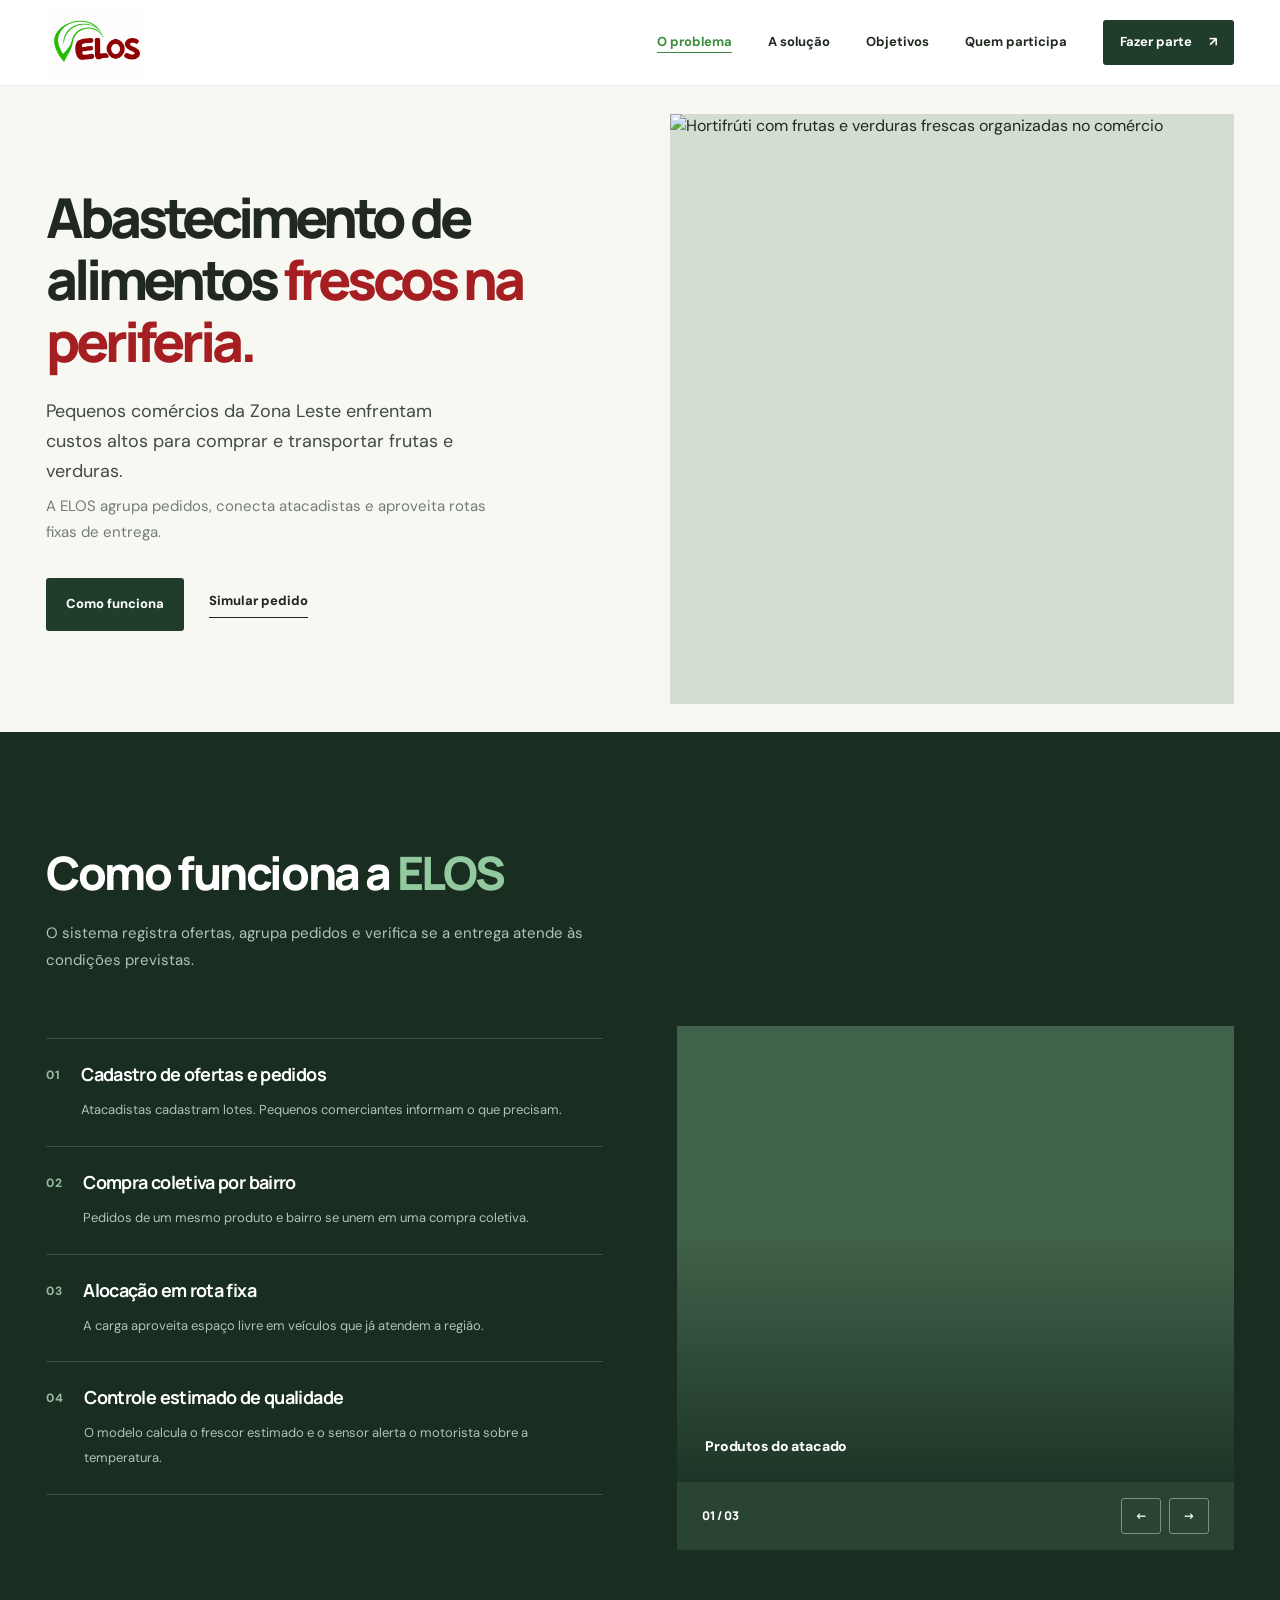
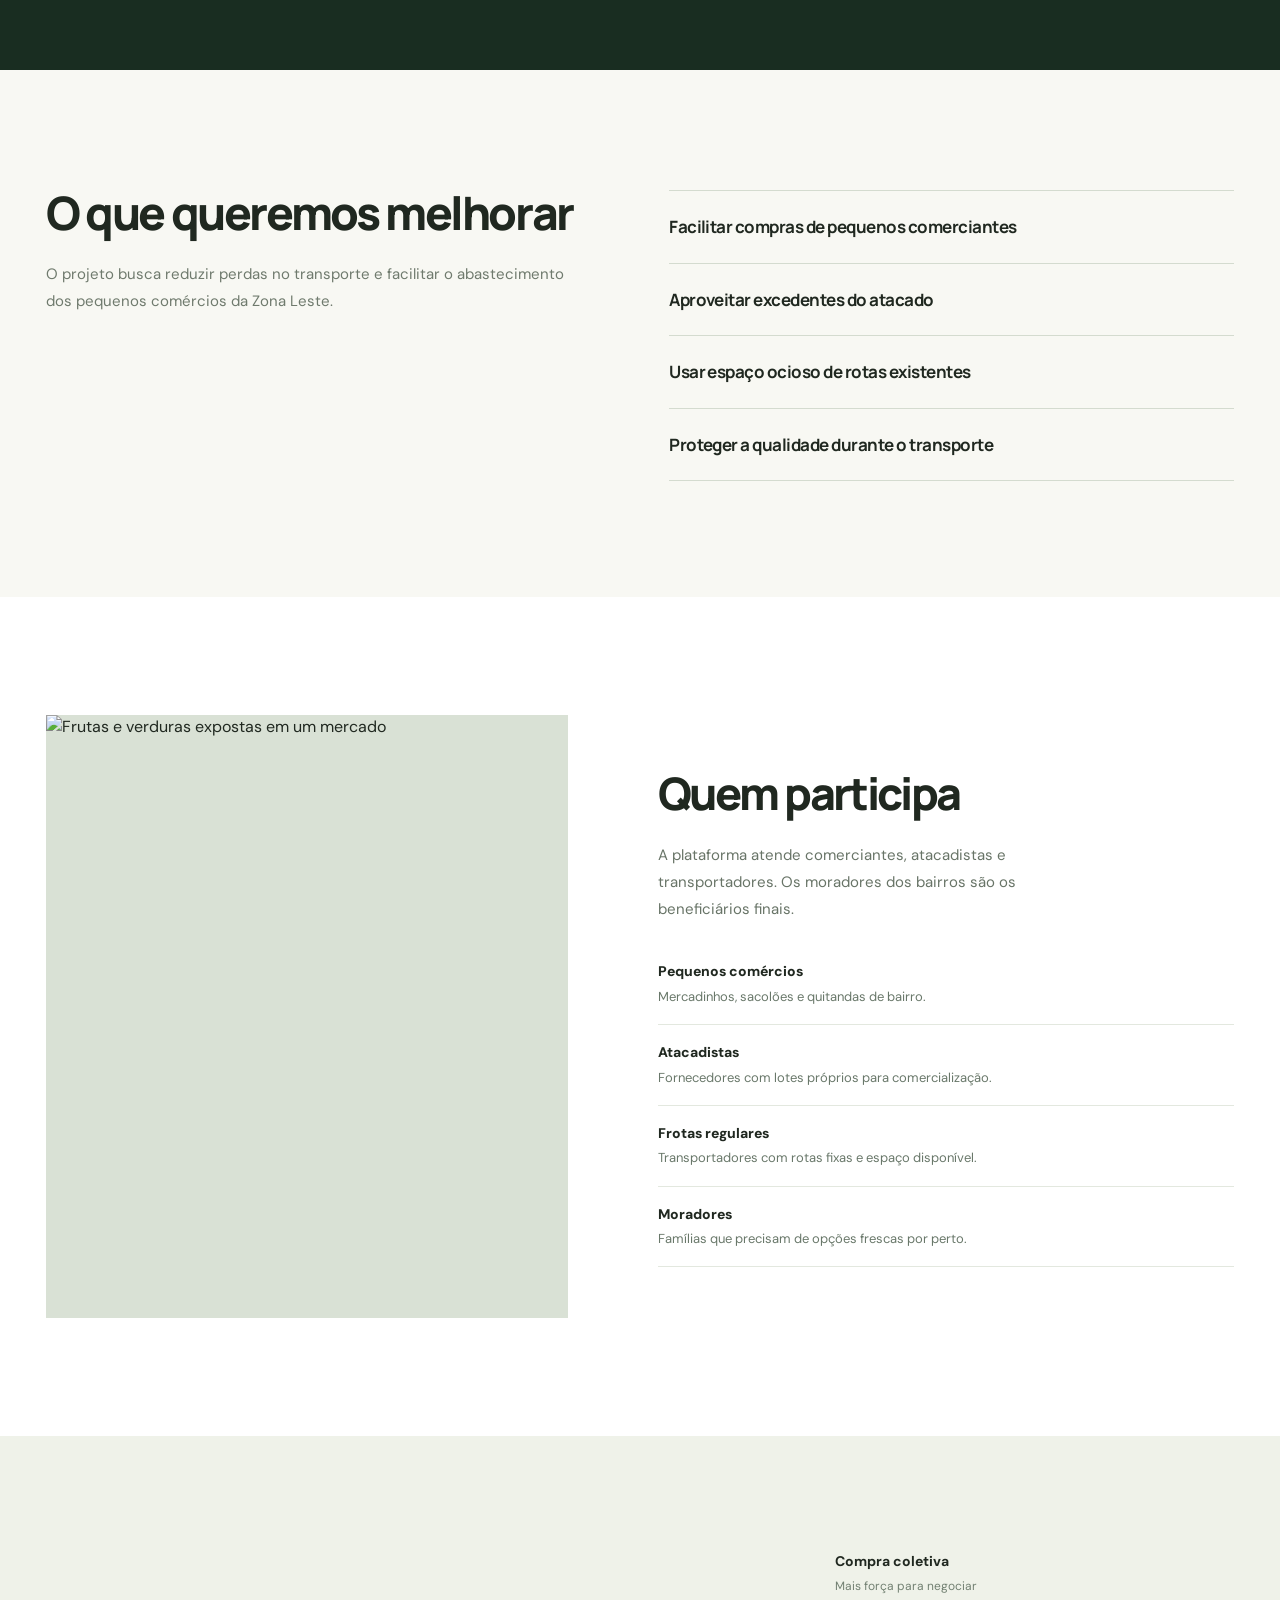
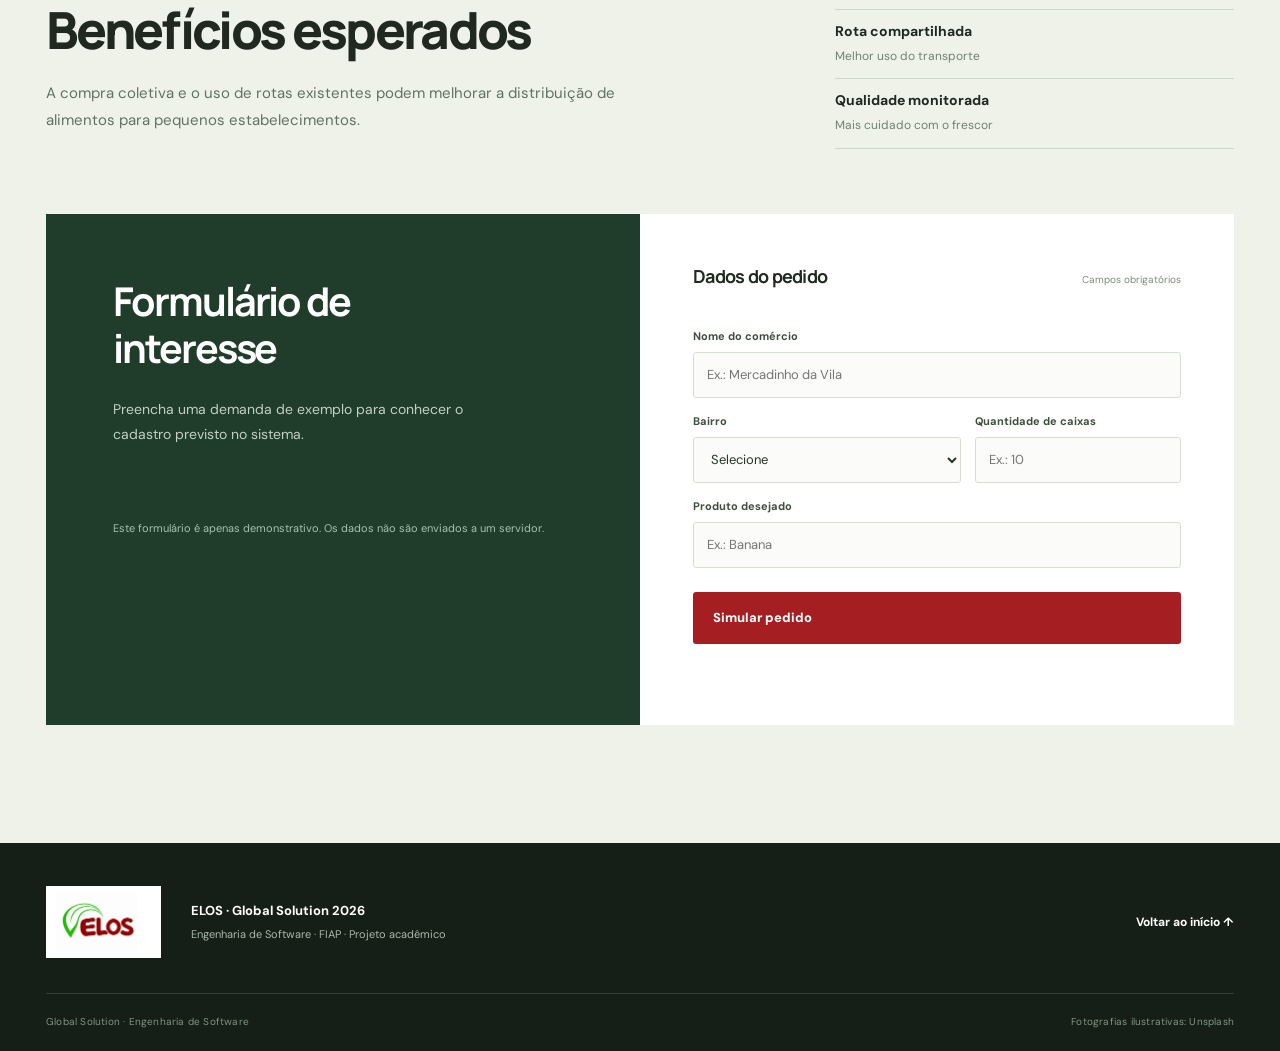
==== frontend/index.html @ 97909171 "feat: prepara site ELOS para GitHub Pages" ====
<!doctype html>
<html lang="pt-BR">
<head>
  <meta charset="utf-8">
  <meta name="viewport" content="width=device-width, initial-scale=1">
  <meta name="theme-color" content="#f7f7f2">
  <meta name="description" content="ELOS: uma proposta de redistribuição alimentar que conecta atacadistas, pequenos comerciantes e rotas fixas para ampliar o acesso a alimentos frescos na periferia.">
  <title>ELOS — Alimentar conexões. Transformar bairros.</title>
  <link rel="preconnect" href="https://fonts.googleapis.com">
  <link rel="preconnect" href="https://fonts.gstatic.com" crossorigin>
  <link href="https://fonts.googleapis.com/css2?family=DM+Sans:wght@400;500;600;700&family=Manrope:wght@400;500;600;700;800&display=swap" rel="stylesheet">
  <link rel="stylesheet" href="css/style.css">
  <script src="js/script.js" defer></script>
</head>
<body>
  <a class="skip-link" href="#problema">Pular para o conteúdo</a>

  <header class="site-header" id="inicio">
    <div class="wrap header-inner">
      <a class="brand" href="#inicio" aria-label="ELOS — voltar ao início">
        <img src="img/logo-elos.jpeg" width="160" height="79" alt="ELOS — logotipo oficial">
      </a>
      <button class="menu-toggle" type="button" aria-label="Abrir menu" aria-expanded="false" aria-controls="site-nav">
        <span></span><span></span><span></span>
      </button>
      <nav class="site-nav" id="site-nav" aria-label="Navegação principal">
        <a href="#problema">O problema</a>
        <a href="#tecnologia">A solução</a>
        <a href="#objetivos">Objetivos</a>
        <a href="#publico">Quem participa</a>
        <a class="nav-cta" href="#beneficios">Fazer parte <span aria-hidden="true">↗</span></a>
      </nav>
    </div>
  </header>

  <main>
    <section class="hero" id="problema" aria-labelledby="hero-title">
      <div class="wrap hero-grid">
        <div class="hero-copy">
          <h1 id="hero-title">Abastecimento de alimentos <span>frescos na periferia.</span></h1>
          <p>Pequenos comércios da Zona Leste enfrentam custos altos para comprar e transportar frutas e verduras.</p>
          <p>A ELOS agrupa pedidos, conecta atacadistas e aproveita rotas fixas de entrega.</p>
          <div class="hero-actions">
            <a class="button button-dark" href="#tecnologia">Como funciona</a>
            <a class="text-link" href="#beneficios">Simular pedido</a>
          </div>
        </div>
        <div class="hero-visual">
          <img class="hero-image" src="https://images.unsplash.com/photo-1542838132-92c53300491e?auto=format&amp;fit=crop&amp;w=1250&amp;q=78" alt="Hortifrúti com frutas e verduras frescas organizadas no comércio" fetchpriority="high">
        </div>
      </div>
    </section>

    <section class="solution" id="tecnologia" aria-labelledby="solution-title">
      <div class="wrap solution-inner">
        <div class="section-intro intro-light">
          <h2 id="solution-title">Como funciona a <em>ELOS</em></h2>
          <p>O sistema registra ofertas, agrupa pedidos e verifica se a entrega atende às condições previstas.</p>
        </div>
        <div class="solution-grid">
          <div class="process-list" aria-label="Etapas da solução">
            <div class="process-step"><span class="step-no">01</span><div><h3>Cadastro de ofertas e pedidos</h3><span>Atacadistas cadastram lotes. Pequenos comerciantes informam o que precisam.</span></div></div>
            <div class="process-step"><span class="step-no">02</span><div><h3>Compra coletiva por bairro</h3><span>Pedidos de um mesmo produto e bairro se unem em uma compra coletiva.</span></div></div>
            <div class="process-step"><span class="step-no">03</span><div><h3>Alocação em rota fixa</h3><span>A carga aproveita espaço livre em veículos que já atendem a região.</span></div></div>
            <div class="process-step"><span class="step-no">04</span><div><h3>Controle estimado de qualidade</h3><span>O modelo calcula o frescor estimado e o sensor alerta o motorista sobre a temperatura.</span></div></div>
          </div>
          <div class="photo-story" aria-roledescription="carrossel" aria-label="Imagens da cadeia de abastecimento">
            <div class="photo-slides">
              <figure class="photo-slide is-active" data-slide="0"><img src="https://images.unsplash.com/photo-1488459716781-31db52582fe9?auto=format&amp;fit=crop&amp;w=1000&amp;q=78" alt="Hortaliças e produtos frescos em uma feira" loading="lazy"><figcaption>Produtos do atacado</figcaption></figure>
              <figure class="photo-slide" data-slide="1"><img src="https://images.unsplash.com/photo-1586528116311-ad8dd3c8310d?auto=format&amp;fit=crop&amp;w=1000&amp;q=78" alt="Espaço logístico utilizado para movimentação de mercadorias" loading="lazy"><figcaption>Transporte em rota fixa</figcaption></figure>
              <figure class="photo-slide" data-slide="2"><img src="https://images.unsplash.com/photo-1542838132-92c53300491e?fit=crop&amp;w=900&amp;q=75" alt="Bancas de verduras e legumes em um comércio" loading="lazy"><figcaption>Hortifrúti no comércio</figcaption></figure>
            </div>
            <div class="photo-controls"><span id="slide-status">01 / 03</span><div><button type="button" id="slide-prev" aria-label="Imagem anterior">←</button><button type="button" id="slide-next" aria-label="Próxima imagem">→</button></div></div>
          </div>
        </div>
      </div>
    </section>

    <section class="goals" id="objetivos" aria-labelledby="goals-title">
      <div class="wrap goals-grid">
        <div class="section-intro">
          <h2 id="goals-title">O que queremos melhorar</h2>
          <p>O projeto busca reduzir perdas no transporte e facilitar o abastecimento dos pequenos comércios da Zona Leste.</p>
        </div>
        <div class="goal-lines">
          <div><strong>Facilitar compras de pequenos comerciantes</strong></div>
          <div><strong>Aproveitar excedentes do atacado</strong></div>
          <div><strong>Usar espaço ocioso de rotas existentes</strong></div>
          <div><strong>Proteger a qualidade durante o transporte</strong></div>
        </div>
      </div>
    </section>

    <section class="audience" id="publico" aria-labelledby="audience-title">
      <div class="wrap audience-grid">
        <div class="audience-photo"><img src="https://images.unsplash.com/photo-1542838132-92c53300491e?auto=format&amp;fit=crop&amp;w=1050&amp;q=75" alt="Área de hortifrúti em mercado, com variedade de produtos frescos" loading="lazy"></div>
        <div class="audience-copy">
          <h2 id="audience-title">Quem participa</h2>
          <p>A plataforma atende comerciantes, atacadistas e transportadores. Os moradores dos bairros são os beneficiários finais.</p>
          <ul class="audience-list">
            <li><strong>Pequenos comércios</strong><span>Mercadinhos, sacolões e quitandas de bairro.</span></li>
            <li><strong>Atacadistas</strong><span>Fornecedores com lotes próprios para comercialização.</span></li>
            <li><strong>Frotas regulares</strong><span>Transportadores com rotas fixas e espaço disponível.</span></li>
            <li><strong>Moradores</strong><span>Famílias que precisam de opções frescas por perto.</span></li>
          </ul>
        </div>
      </div>
    </section>

    <section class="benefits" id="beneficios" aria-labelledby="benefits-title">
      <div class="wrap benefits-top">
        <div>
          <h2 id="benefits-title">Benefícios esperados</h2>
          <p>A compra coletiva e o uso de rotas existentes podem melhorar a distribuição de alimentos para pequenos estabelecimentos.</p>
        </div>
        <div class="benefit-keylines"><div><strong>Compra coletiva</strong><span>Mais força para negociar</span></div><div><strong>Rota compartilhada</strong><span>Melhor uso do transporte</span></div><div><strong>Qualidade monitorada</strong><span>Mais cuidado com o frescor</span></div></div>
      </div>
      <div class="wrap contact-area">
        <div class="contact-copy">
          <h3>Formulário de interesse</h3>
          <p>Preencha uma demanda de exemplo para conhecer o cadastro previsto no sistema.</p>
          <small>Este formulário é apenas demonstrativo. Os dados não são enviados a um servidor.</small>
        </div>
        <form class="interest-form" id="interest-form" novalidate>
          <div class="form-heading"><strong>Dados do pedido</strong><span>Campos obrigatórios</span></div>
          <label for="comercio">Nome do comércio</label>
          <input id="comercio" name="comercio" placeholder="Ex.: Mercadinho da Vila" required maxlength="80" autocomplete="organization">
          <div class="form-row"><div><label for="bairro">Bairro</label><select id="bairro" name="bairro" required><option value="">Selecione</option><option>Itaquera</option><option>Guaianases</option><option>Cidade Tiradentes</option></select></div><div><label for="caixas">Quantidade de caixas</label><input id="caixas" name="caixas" type="number" min="1" max="9999" step="1" placeholder="Ex.: 10" required></div></div>
          <label for="produto">Produto desejado</label>
          <input id="produto" name="produto" placeholder="Ex.: Banana" required maxlength="50">
          <button type="submit" class="button button-submit">Simular pedido</button>
          <div class="form-response" id="form-response" role="status" aria-live="polite"></div>
        </form>
      </div>
    </section>
  </main>

  <footer class="site-footer"><div class="wrap footer-inner"><a href="#inicio" class="footer-brand" aria-label="Voltar ao topo"><img src="img/logo-elos.jpeg" width="115" height="57" alt="ELOS"></a><div><strong>ELOS · Global Solution 2026</strong><span>Engenharia de Software · FIAP · Projeto acadêmico</span></div><a class="footer-top" href="#inicio">Voltar ao início ↑</a></div><div class="wrap footer-bottom"><span>Global Solution · Engenharia de Software</span><span>Fotografias ilustrativas: Unsplash</span></div></footer>
</body>
</html>
---- frontend/css/style.css ----
:root{--ink:#202820;--forest:#203d2b;--forest-deep:#192d21;--green:#3c8c3c;--wine:#a51f22;--muted:#6a736a;--paper:#f8f8f3;--warm:#f1f0e8;--line:#dde2d9;--white:#fff}
*{box-sizing:border-box}html{scroll-behavior:smooth;scroll-padding-top:88px}body{margin:0;background:var(--white);color:var(--ink);font:400 16px/1.55 'DM Sans',sans-serif;-webkit-font-smoothing:antialiased}a{color:inherit;text-decoration:none}button,input,select{font:inherit}button{cursor:pointer}img{max-width:100%;display:block}h1,h2,h3,p{margin-top:0}h1,h2,h3{font-family:Manrope,sans-serif;letter-spacing:-.052em}h2{font-weight:800}.wrap{width:min(1190px,calc(100% - 92px));margin:0 auto}.skip-link{position:absolute;top:-80px;left:16px;background:var(--forest);color:white;padding:8px;z-index:100}.skip-link:focus{top:8px}.site-header{height:86px;background:rgba(255,255,255,.97);border-bottom:1px solid #ecede8;position:sticky;top:0;z-index:30;backdrop-filter:blur(16px)}.header-inner{height:100%;display:flex;align-items:center;justify-content:space-between}.brand{width:142px;display:block}.brand img{width:100%;height:auto;max-height:72px;object-fit:contain;object-position:left}.site-nav{display:flex;align-items:center;gap:36px}.site-nav a{font-size:13px;font-weight:700;white-space:nowrap;transition:color .2s}.site-nav a:not(.nav-cta):hover{color:var(--green)}.site-nav .nav-cta{padding:12px 17px;background:var(--forest);color:white;border-radius:3px}.site-nav .nav-cta:hover,.button-dark:hover{background:#315841}.site-nav .nav-cta span,.button span{margin-left:14px}.menu-toggle{display:none}.hero{background:var(--paper);overflow:hidden}.hero-grid{min-height:646px;display:grid;grid-template-columns:1.05fr .95fr;gap:0}.hero-copy{padding:91px 48px 70px 0;display:flex;flex-direction:column;align-items:flex-start}.eyebrow{font-size:11px;letter-spacing:.18em;font-weight:800;color:#3f6550;display:flex;align-items:center;gap:12px;line-height:1.4}.eyebrow-line{display:inline-block;width:27px;height:2px;background:var(--wine)}.hero h1{font-size:clamp(43px,4.3vw,69px);line-height:1.12;letter-spacing:-.073em;margin:30px 0 25px;font-weight:800}.hero h1 span{color:var(--wine)}.hero p{font-size:18px;line-height:1.65;max-width:440px;margin:0 0 8px;color:#414b41}.hero p+p{font-size:15px;line-height:1.7;color:#737d72}.hero-actions{display:flex;align-items:center;gap:25px;margin:25px 0 32px}.button{display:inline-flex;align-items:center;justify-content:space-between;border:none;border-radius:3px;padding:16px 20px;font-size:13px;font-weight:800;min-height:52px;transition:background .2s,transform .2s}.button:hover{transform:translateY(-2px)}.button-dark{background:var(--forest);color:white}.text-link{font-size:13px;font-weight:800;border-bottom:1px solid var(--ink);padding-bottom:5px;white-space:nowrap}.text-link span{margin-left:8px}.hero-bottom{margin-top:auto;color:#8c9389;font-size:10px;letter-spacing:.11em;display:flex;align-items:center;gap:9px;font-weight:700}.round-dot{width:6px;height:6px;background:var(--green);border-radius:50%}.hero-visual{margin:36px 0 36px;position:relative;min-height:570px;overflow:hidden;background:#d4ddd1}.hero-image{height:100%;width:100%;object-fit:cover;position:absolute;inset:0}.image-tag{background:white;padding:22px 25px;position:absolute;left:-1px;bottom:36px;width:260px;display:flex;flex-direction:column;box-shadow:0 12px 40px #0002;line-height:1.4}.image-tag strong{font-family:Manrope,sans-serif;font-size:16px;letter-spacing:-.035em}.image-tag span:last-child{font-size:13px;color:#667466}.tag-line{height:3px;width:30px;background:var(--wine);margin-bottom:14px}.photo-caption{position:absolute;right:17px;top:18px;color:#fff;font-size:10px;letter-spacing:.13em;font-weight:700;text-shadow:0 1px 6px #000a}.hero-indicators{border-top:1px solid var(--line);background:var(--white)}.indicators-inner{display:grid;grid-template-columns:repeat(3,1fr);padding:25px 0}.indicators-inner>div{display:flex;gap:18px;align-items:baseline;padding:0 30px;border-right:1px solid #e1e6df}.indicators-inner>div:first-child{padding-left:0}.indicators-inner>div:last-child{border:0}.indicators-inner strong{font-family:Manrope,sans-serif;font-size:25px;letter-spacing:-.05em;color:#263e2c;white-space:nowrap}.indicators-inner small{font-size:13px}.indicators-inner span{font-size:11px;color:var(--muted);line-height:1.5}.solution{background:var(--forest-deep);color:white;padding:114px 0 120px}.section-intro h2{font-size:clamp(35px,3.6vw,53px);line-height:1.18;max-width:600px;margin:20px 0}.section-intro h2 em,.goals h2 em,.benefits h2 em{font-style:normal;color:var(--wine)}.intro-light .eyebrow{color:#b9d6bf}.intro-light h2{color:white}.intro-light h2 em{color:#93c99e}.section-intro>p{max-width:565px;color:#6f7a6d;font-size:15px;line-height:1.8}.intro-light>p{color:#b1c4b6}.solution-grid{display:grid;grid-template-columns:1fr 1fr;gap:74px;margin-top:52px;align-items:stretch}.process-list{padding:12px 0 0}.process-step{display:flex;gap:21px;padding:22px 0 24px;border-bottom:1px solid #ffffff2b}.process-step:first-child{border-top:1px solid #ffffff2b}.step-no{font-size:12px;color:#96baa0;font-weight:800;letter-spacing:.05em;padding-top:5px}.process-step h3{font-size:18px;margin:0 0 8px;letter-spacing:-.035em}.process-step div span{font-size:13px;line-height:1.75;color:#afc3b5}.inline-link-light{font-size:13px;font-weight:800;display:inline-block;margin-top:28px;color:#d6efdc;border-bottom:1px solid #9cb7a2;padding-bottom:9px}.inline-link-light span{margin-left:26px}.photo-story{background:#294431;min-width:0;align-self:start}.photo-slides{height:456px;position:relative;overflow:hidden}.photo-slide{display:none;margin:0;position:relative;height:100%;background:#41624a}.photo-slide.is-active{display:block}.photo-slide img{height:100%;width:100%;object-fit:cover}.photo-slide::after{content:'';position:absolute;inset:45% 0 0;background:linear-gradient(transparent,#10251abb)}.photo-slide figcaption{position:absolute;z-index:1;left:28px;bottom:25px;font-size:14px;font-weight:800;letter-spacing:-.01em}.photo-controls{height:68px;display:flex;align-items:center;justify-content:space-between;padding:0 25px;font-family:Manrope,sans-serif;font-size:12px;font-weight:800}.photo-controls>div{display:flex;gap:8px}.photo-controls button{height:36px;width:40px;background:transparent;color:#fff;border:1px solid #789282;border-radius:3px}.photo-controls button:hover{background:#4b7759}.goals{background:var(--paper);padding:116px 0}.goals-grid{display:grid;grid-template-columns:1fr 1.05fr;gap:85px}.goals h2{max-width:550px}.goal-lines{margin:4px 0 0}.goal-lines>div{border-top:1px solid #d4dbcf;padding:23px 0;display:flex;gap:36px;align-items:baseline}.goal-lines>div:last-child{border-bottom:1px solid #d4dbcf}.goal-lines span{color:var(--green);font-size:12px;font-weight:800}.goal-lines strong{font-family:Manrope,sans-serif;letter-spacing:-.03em;font-size:17px;line-height:1.5;font-weight:750}.audience{background:white;padding:118px 0}.audience-grid{display:grid;grid-template-columns:.95fr 1.05fr;gap:90px;align-items:center}.audience-photo{height:603px;position:relative;overflow:hidden;background:#d9e1d5}.audience-photo img{width:100%;height:100%;object-fit:cover;object-position:50% 40%}.audience-photo>span{position:absolute;bottom:19px;left:22px;font-size:10px;letter-spacing:.14em;font-weight:800;background:white;padding:10px 13px}.audience-copy h2{font-size:clamp(36px,3.5vw,51px);line-height:1.2;margin:22px 0}.audience-copy>p{font-size:15px;color:#687467;max-width:440px;line-height:1.8;margin-bottom:21px}.audience-list{list-style:none;padding:0;margin:0}.audience-list li{border-bottom:1px solid #e3e8df;padding:17px 0;display:flex;flex-direction:column;gap:4px}.audience-list strong{font-size:14px;font-weight:800}.audience-list span{font-size:13px;color:#69786a}.benefits{background:#eff2e9;padding:104px 0 118px}.benefits-top{display:grid;grid-template-columns:1.28fr .72fr;gap:80px;align-items:end;margin-bottom:65px}.benefits h2{font-size:clamp(38px,4vw,58px);line-height:1.16;margin:20px 0;max-width:740px}.benefits-top p{max-width:600px;font-size:15px;color:#647063;line-height:1.8}.benefit-keylines>div{border-bottom:1px solid #cbd6c6;padding:11px 0}.benefit-keylines strong{display:block;font-size:14px}.benefit-keylines span{font-size:12px;color:#728072}.contact-area{background:var(--forest);display:grid;grid-template-columns:1fr 1fr;min-height:495px}.contact-copy{color:white;padding:64px 67px}.contact-copy .eyebrow{color:#abd6b5}.contact-copy h3{font-size:clamp(32px,3.1vw,44px);line-height:1.19;max-width:395px;margin:25px 0}.contact-copy p{color:#c1d0c2;font-size:14px;line-height:1.8;max-width:370px}.contact-copy small{display:block;margin-top:72px;font-size:11px;color:#a6c2ac;line-height:1.5}.interest-form{background:#fff;padding:49px 53px;display:flex;flex-direction:column}.form-heading{display:flex;justify-content:space-between;gap:12px;align-items:baseline;margin-bottom:22px}.form-heading strong{font-family:Manrope,sans-serif;font-size:18px;letter-spacing:-.04em}.form-heading span{font-size:10px;color:#7d8a7c}.interest-form label{font-weight:700;font-size:11px;color:#3e4f3e;margin:15px 0 7px}.interest-form input,.interest-form select{width:100%;height:46px;border:1px solid #d6ded4;background:#fbfcfa;border-radius:3px;padding:0 13px;color:#263429;font-size:13px;outline:none}.interest-form input:focus,.interest-form select:focus{border-color:#438f4e;box-shadow:0 0 0 3px #4baa4b20}.interest-form input[aria-invalid="true"],.interest-form select[aria-invalid="true"]{border-color:#aa2028}.form-row{display:grid;grid-template-columns:1.13fr .87fr;gap:14px}.form-row>div{display:flex;flex-direction:column}.button-submit{background:var(--wine);color:#fff;width:100%;margin-top:24px}.button-submit:hover{background:#8b1a1c}.form-response{font-size:12px;line-height:1.65;min-height:22px;color:#32663b;margin-top:10px}.form-response.error{color:#a51f22}.site-footer{background:#151e17;color:white;padding:43px 0 22px}.footer-inner{display:flex;gap:30px;align-items:center}.footer-brand{background:white;padding:6px 10px;width:115px;flex:0 0 auto}.footer-brand img{width:100%;height:auto}.footer-inner>div{display:flex;flex-direction:column;gap:5px}.footer-inner strong{font-size:13px}.footer-inner span{font-size:11px;color:#aab9ac}.footer-top{margin-left:auto;font-size:12px;font-weight:700}.footer-bottom{display:flex;justify-content:space-between;gap:20px;margin-top:35px;padding-top:20px;border-top:1px solid #ffffff24;color:#809486;font-size:10px;letter-spacing:.02em}
@media(max-width:1040px){.site-nav{gap:20px}.site-nav a{font-size:12px}.wrap{width:min(1190px,calc(100% - 55px))}.hero-grid{grid-template-columns:1fr .9fr}.hero-copy{padding-right:26px}.solution-grid{gap:35px}.goals-grid,.audience-grid{gap:55px}.contact-copy{padding:50px 35px}.interest-form{padding:42px 35px}}
@media(max-width:760px){html{scroll-padding-top:72px}.wrap{width:calc(100% - 38px)}.site-header{height:72px}.brand{width:112px}.header-inner{position:relative}.menu-toggle{display:flex;flex-direction:column;justify-content:center;gap:5px;align-items:center;height:40px;width:43px;background:transparent;border:1px solid #d7e3d8;border-radius:3px}.menu-toggle span{width:20px;height:2px;background:#243b29}.site-nav{display:none;position:absolute;left:-19px;right:-19px;top:71px;background:#fff;flex-direction:column;align-items:stretch;gap:0;padding:10px 19px 22px;border-bottom:1px solid #e1e6dd;box-shadow:0 19px 29px #0001}.site-nav.is-open{display:flex}.site-nav a{padding:12px 3px;font-size:14px}.site-nav .nav-cta{padding:14px;margin-top:10px;text-align:center}.hero-grid{display:flex;flex-direction:column}.hero-copy{padding:67px 0 39px}.hero h1{font-size:clamp(39px,8vw,58px);margin:25px 0 19px}.hero p{font-size:16px}.hero p+p{font-size:14px}.hero-bottom{margin-top:30px}.hero-visual{height:370px;min-height:0;margin:0 0 24px}.image-tag{bottom:18px;width:236px;padding:16px 19px}.hero-indicators .wrap{width:calc(100% - 24px)}.indicators-inner{padding:20px 0;grid-template-columns:repeat(3,1fr)}.indicators-inner>div{display:flex;flex-direction:column;gap:5px;align-items:flex-start;padding:0 12px}.indicators-inner>div:first-child{padding-left:5px}.indicators-inner strong{font-size:21px}.indicators-inner span{font-size:10px}.solution,.goals,.audience,.benefits{padding:72px 0}.section-intro h2,.audience-copy h2,.benefits h2{font-size:clamp(34px,7vw,47px)}.solution-grid{grid-template-columns:1fr;gap:37px;margin-top:23px}.process-step{padding:17px 0}.photo-slides{height:330px}.goals-grid,.audience-grid,.benefits-top,.contact-area{grid-template-columns:1fr;gap:27px}.audience-photo{height:360px;order:2}.audience-copy{order:1}.benefits-top{margin-bottom:40px}.contact-copy{padding:40px 28px 25px}.contact-copy h3{margin:17px 0}.contact-copy small{margin-top:25px}.interest-form{padding:28px 23px 34px}.footer-inner{flex-wrap:wrap;gap:17px}.footer-top{margin-left:0}.footer-bottom{flex-direction:column;gap:6px;margin-top:24px}}
@media(max-width:400px){.hero h1{font-size:38px}.hero-actions{flex-direction:column;align-items:stretch;width:100%;gap:18px}.text-link{text-align:center}.form-row{grid-template-columns:1fr;gap:0}.form-heading{flex-direction:column;gap:3px}.hero-visual{height:315px}}
@media(prefers-reduced-motion:reduce){html{scroll-behavior:auto}.button{transition:none}}

/* Ajustes de conteúdo e espaçamento — revisão ELOS */
.hero-copy{justify-content:center;padding-top:70px;padding-bottom:70px}
.hero h1{margin-top:0;max-width:680px}
.hero-actions{margin-top:25px;margin-bottom:0}
.hero-visual{margin-top:36px;margin-bottom:36px}
.section-intro h2,.audience-copy h2,.benefits h2{margin-top:0}
.goal-lines>div{gap:0}
.goal-lines strong{font-weight:700}
.audience-copy h2{max-width:440px}
.contact-copy h3{margin-top:0}
.photo-slide img{object-fit:cover}
@media(max-width:760px){
 .hero-copy{padding:47px 0 32px}
 .hero h1{margin:0 0 22px}
 .hero-actions{margin-top:23px}
 .hero-visual{height:350px;margin:0 0 23px}
 .solution-grid{margin-top:29px}
 .solution,.goals,.audience,.benefits{padding:65px 0}
 .contact-copy h3{margin-top:0}
}
@media(max-width:400px){.hero-visual{height:310px}}

/* ELOS ajustes V3 */
.hero-copy {
    justify-content: center;
    padding-top: 55px;
    padding-bottom: 55px;
}

.hero-visual {
    margin-top: 28px;
    margin-bottom: 28px;
}

@media (max-width: 760px) {
    .hero-copy {
        padding: 42px 0 24px;
    }

    .solution, .goals, .audience, .benefits {
        padding: 62px 0;
    }
}

/* Revisao FIAP - navegacao */
.site-nav a[aria-current="location"] {
    color: var(--green);
    text-decoration: underline;
    text-underline-offset: 6px;
}
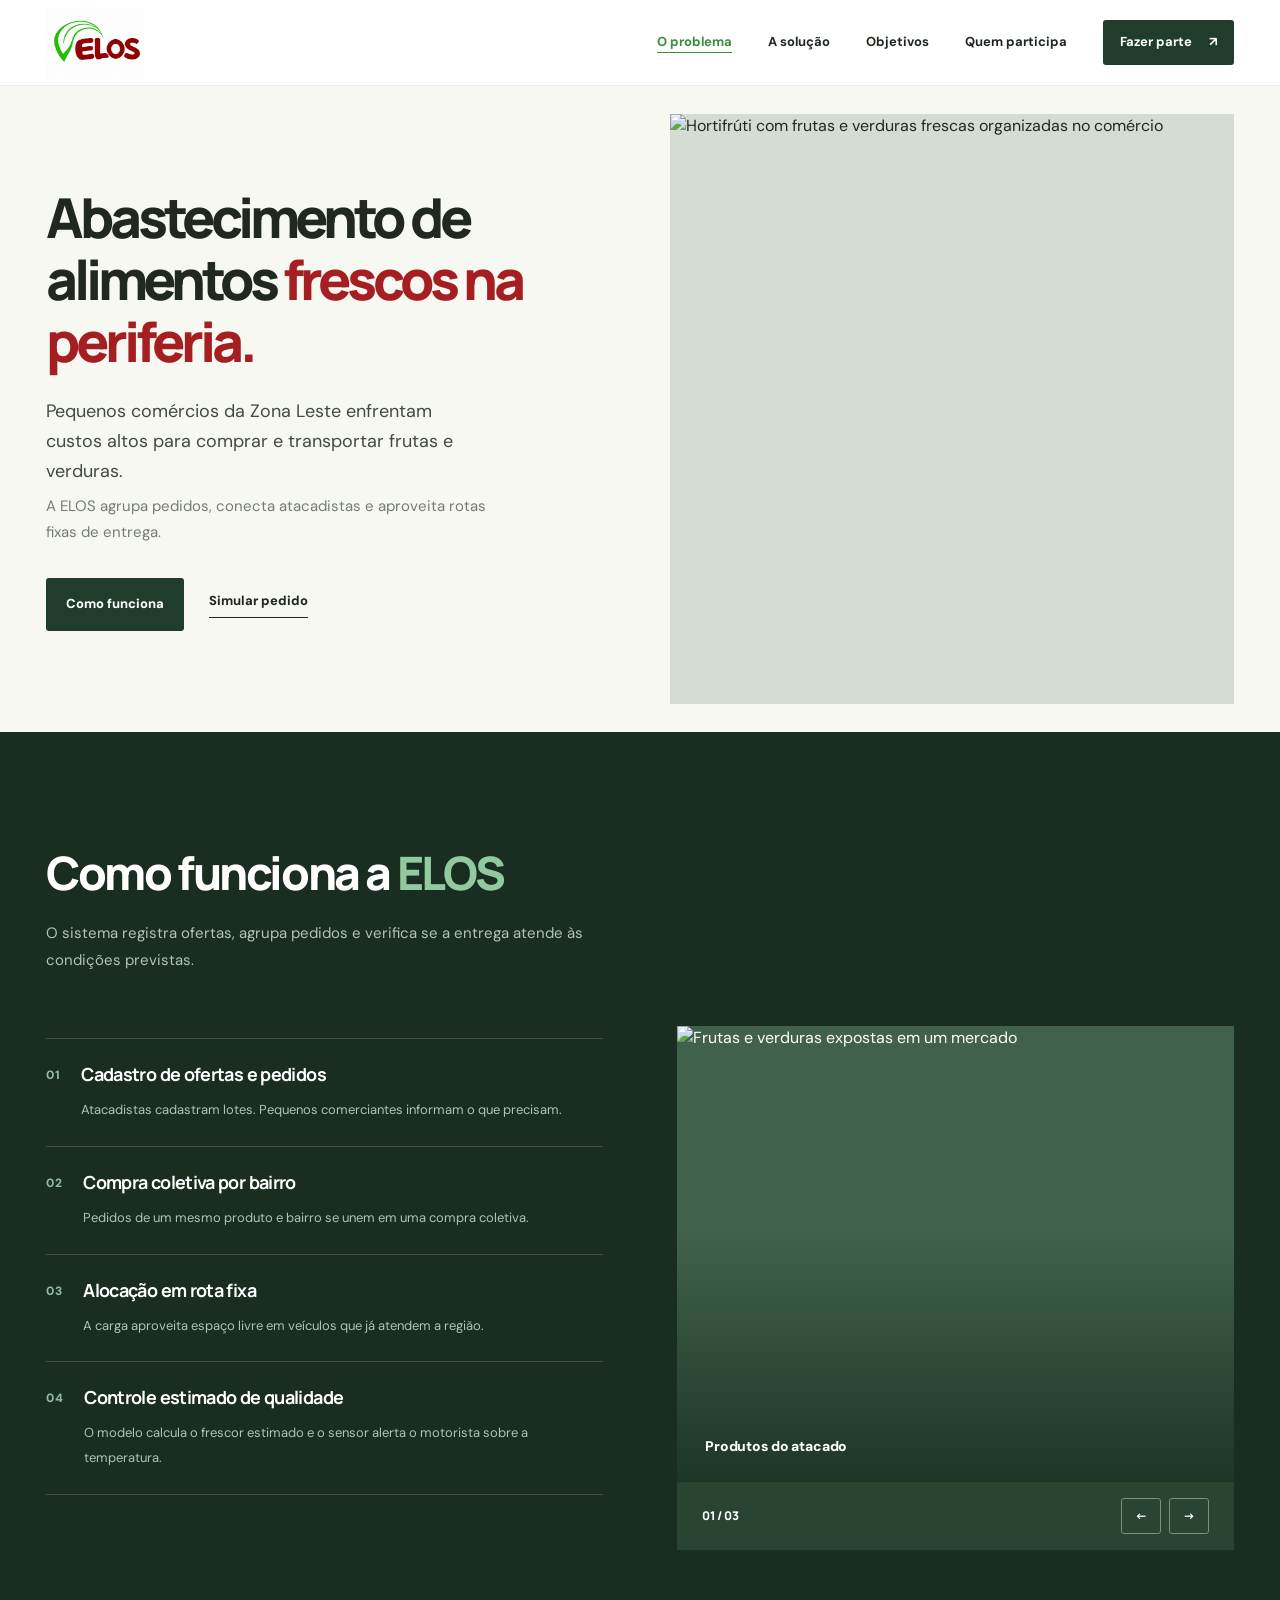
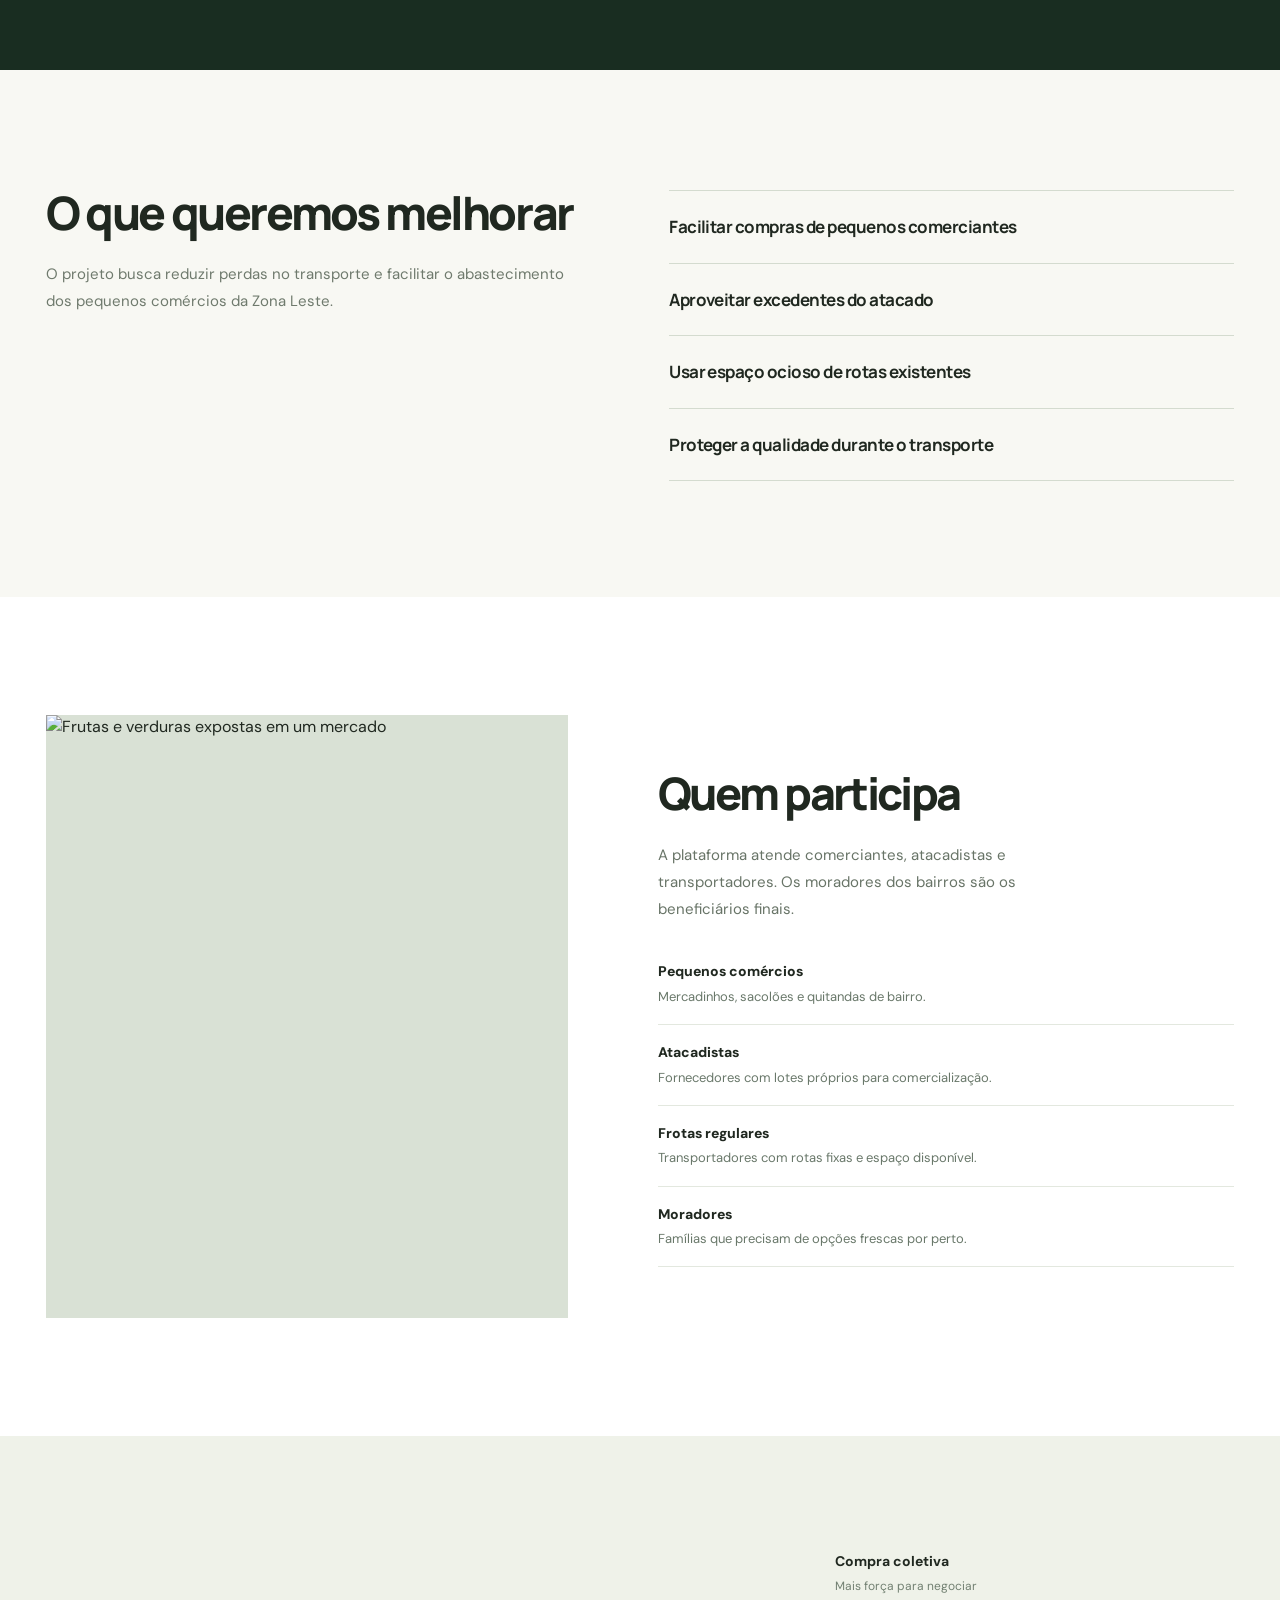
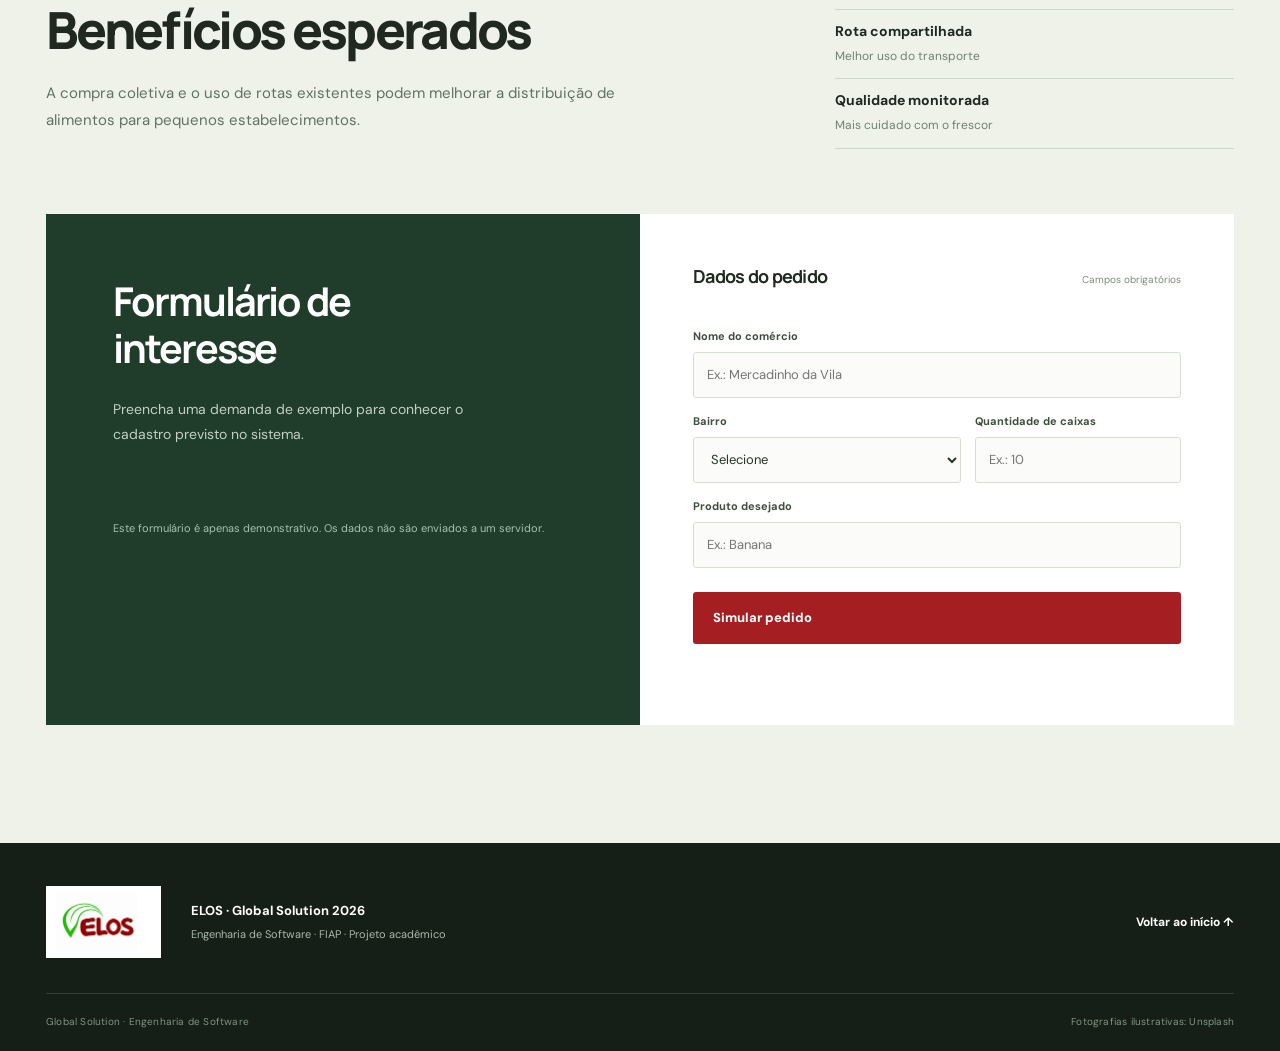
==== commit 68ea689a: "feat: adiciona favicon da ELOS" ====
--- a/frontend/index.html
+++ b/frontend/index.html
@@ -11,6 +11,7 @@
   <link href="https://fonts.googleapis.com/css2?family=DM+Sans:wght@400;500;600;700&family=Manrope:wght@400;500;600;700;800&display=swap" rel="stylesheet">
   <link rel="stylesheet" href="css/style.css">
   <script src="js/script.js" defer></script>
+  <link rel="icon" type="image/jpeg" href="img/logo-elos.jpeg?v=2">
 </head>
 <body>
   <a class="skip-link" href="#problema">Pular para o conteúdo</a>
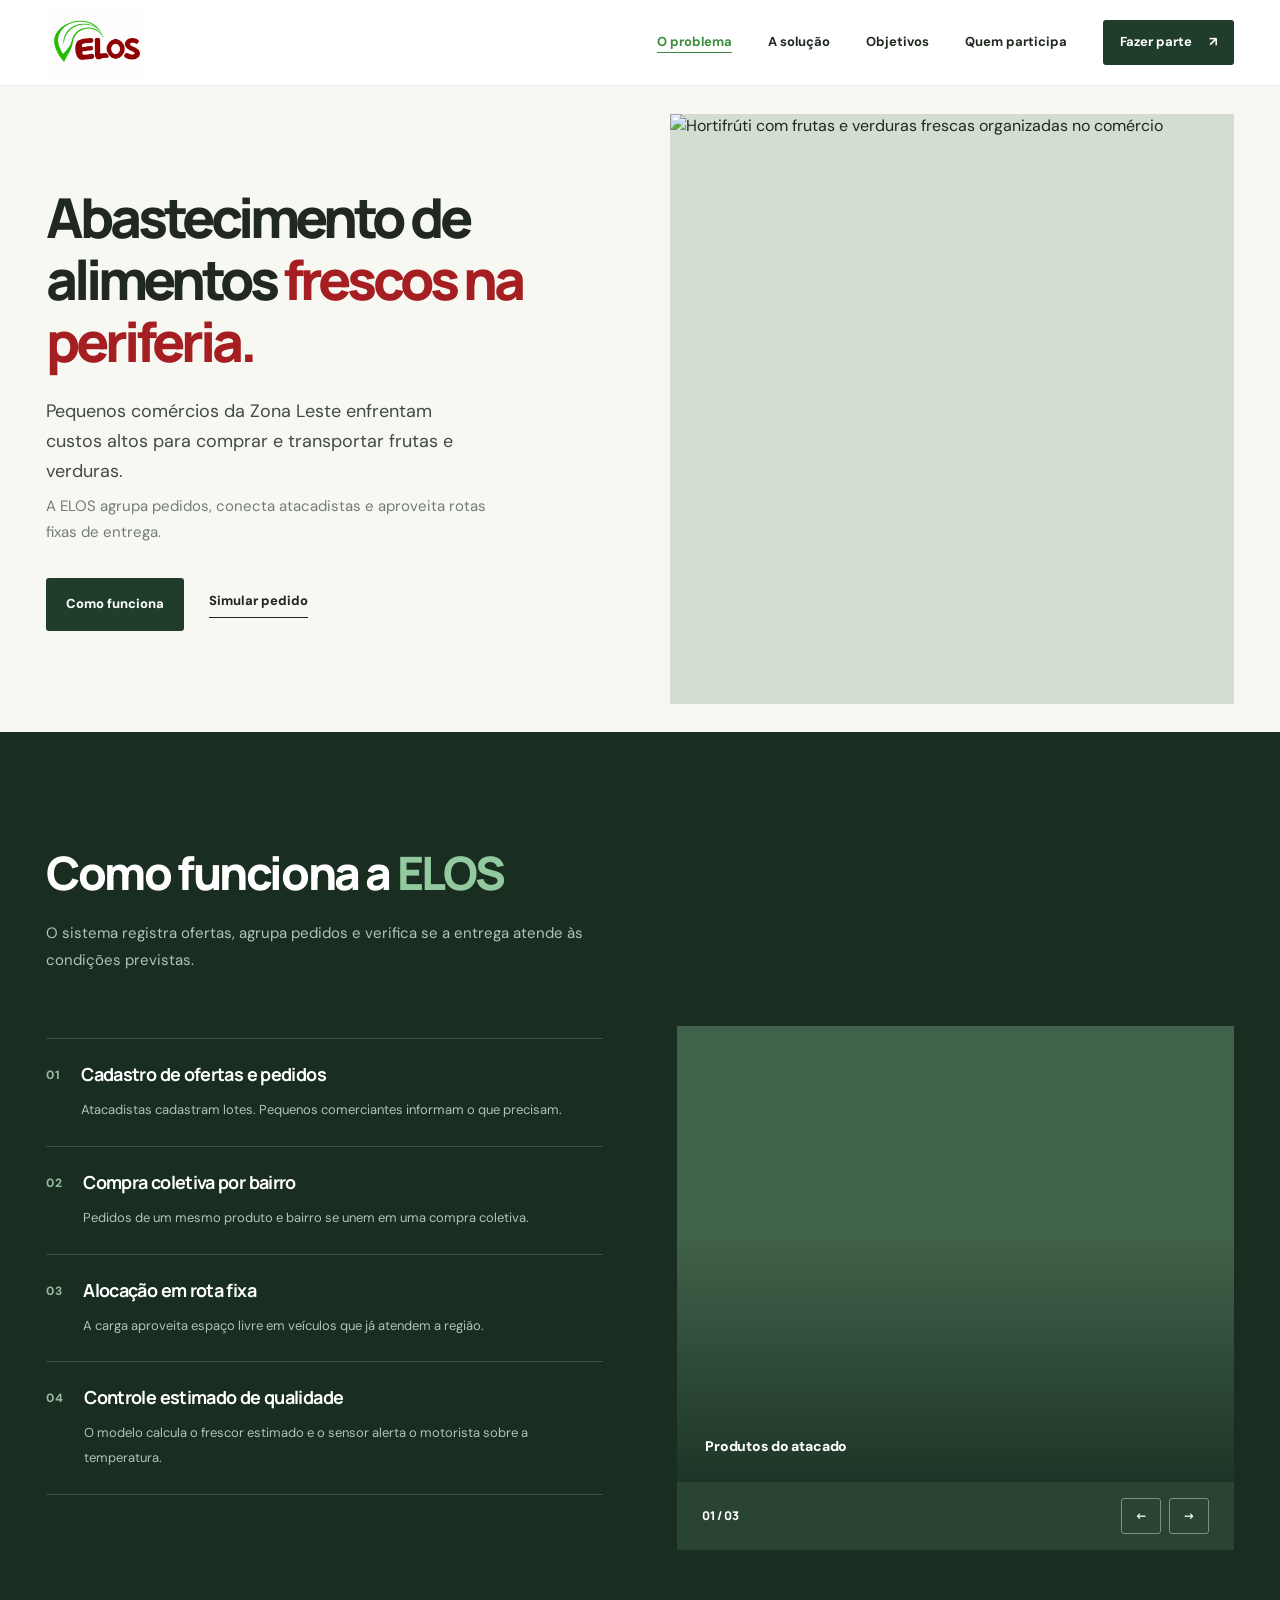
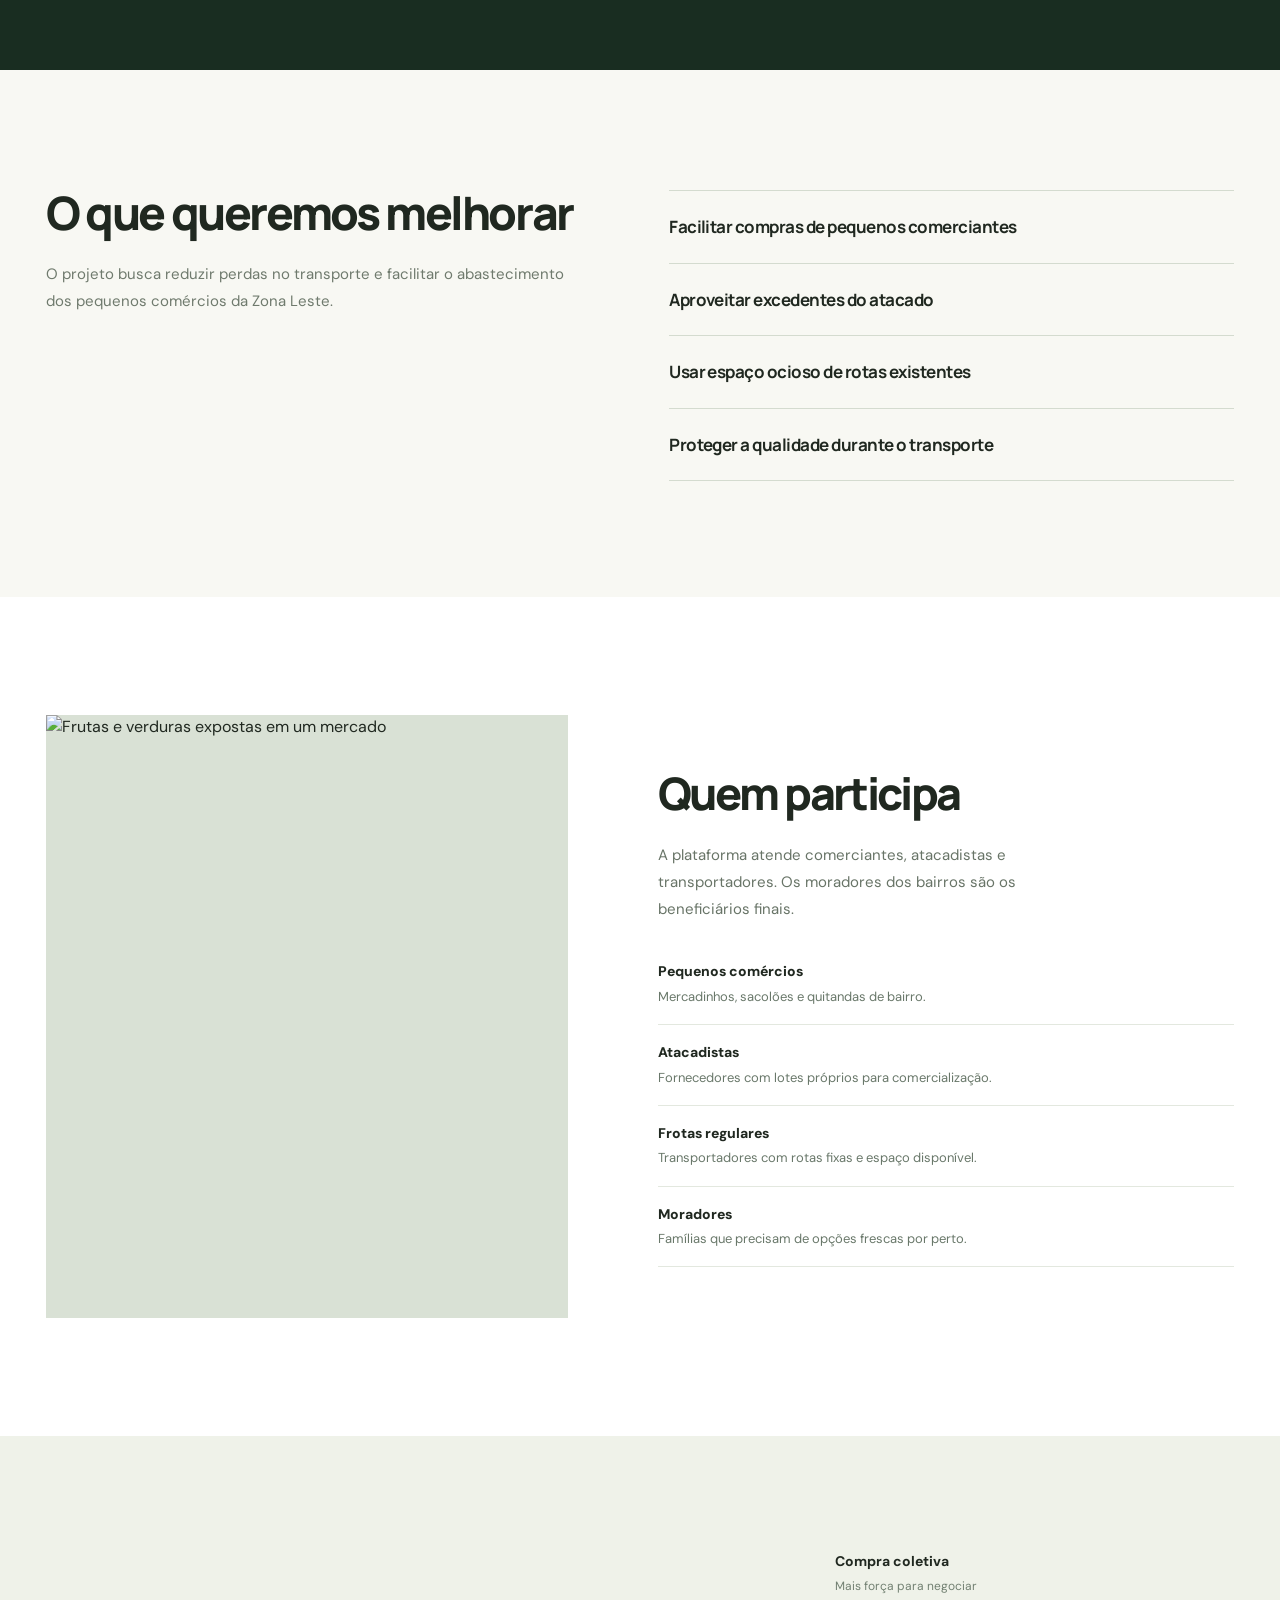
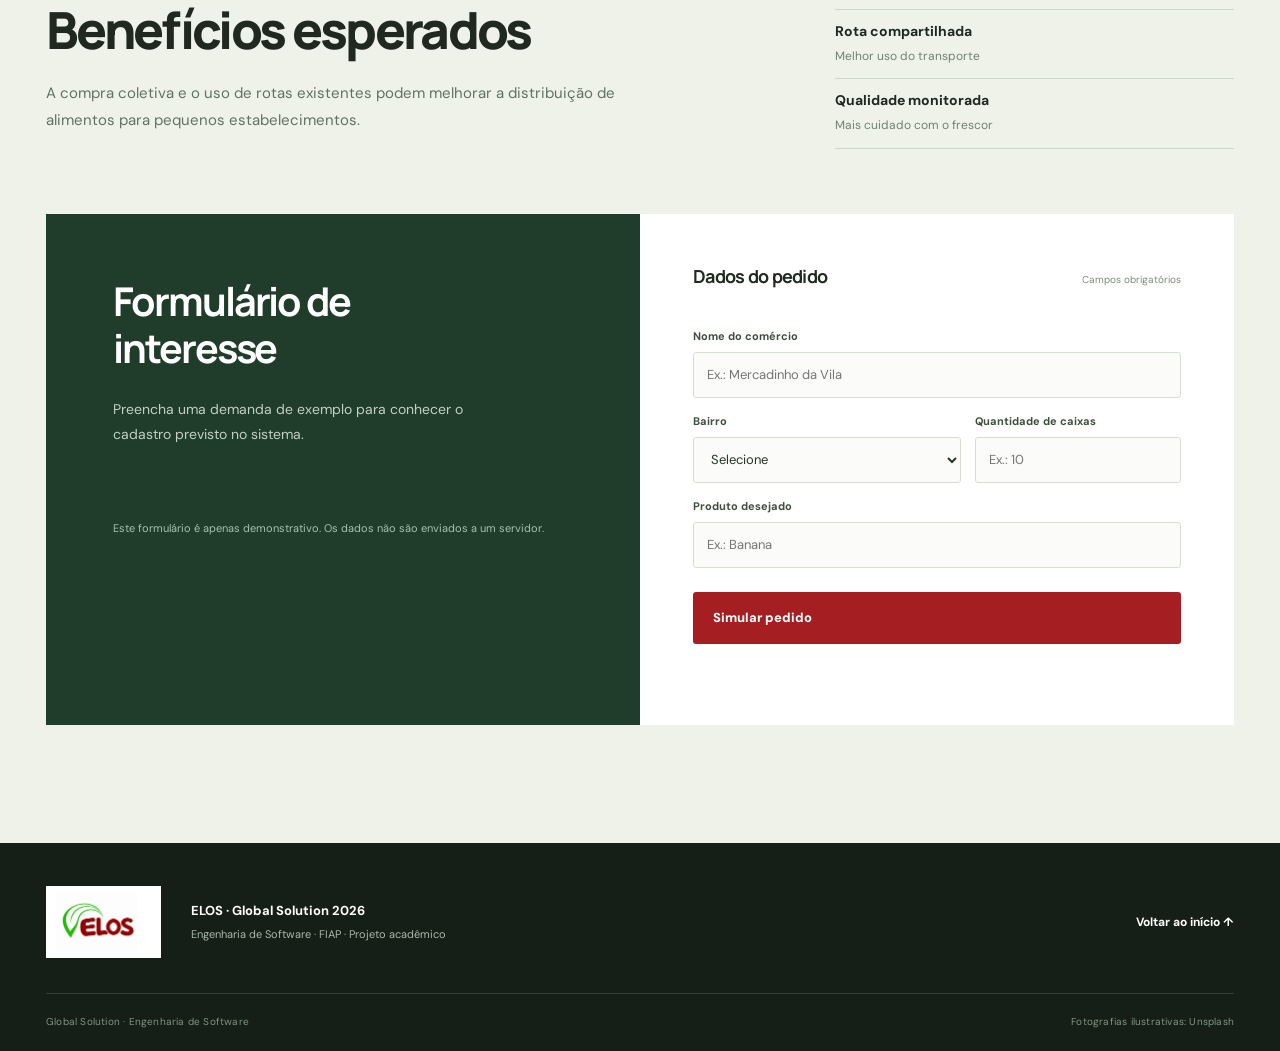
==== commit 3784b859: "feat: adiciona favicon PNG transparente" ====
--- a/frontend/index.html
+++ b/frontend/index.html
@@ -11,7 +11,7 @@
   <link href="https://fonts.googleapis.com/css2?family=DM+Sans:wght@400;500;600;700&family=Manrope:wght@400;500;600;700;800&display=swap" rel="stylesheet">
   <link rel="stylesheet" href="css/style.css">
   <script src="js/script.js" defer></script>
-  <link rel="icon" type="image/jpeg" href="img/logo-elos.jpeg?v=2">
+    <link rel="icon" type="image/png" href="img/faveicon-trans.png?v=3">
 </head>
 <body>
   <a class="skip-link" href="#problema">Pular para o conteúdo</a>
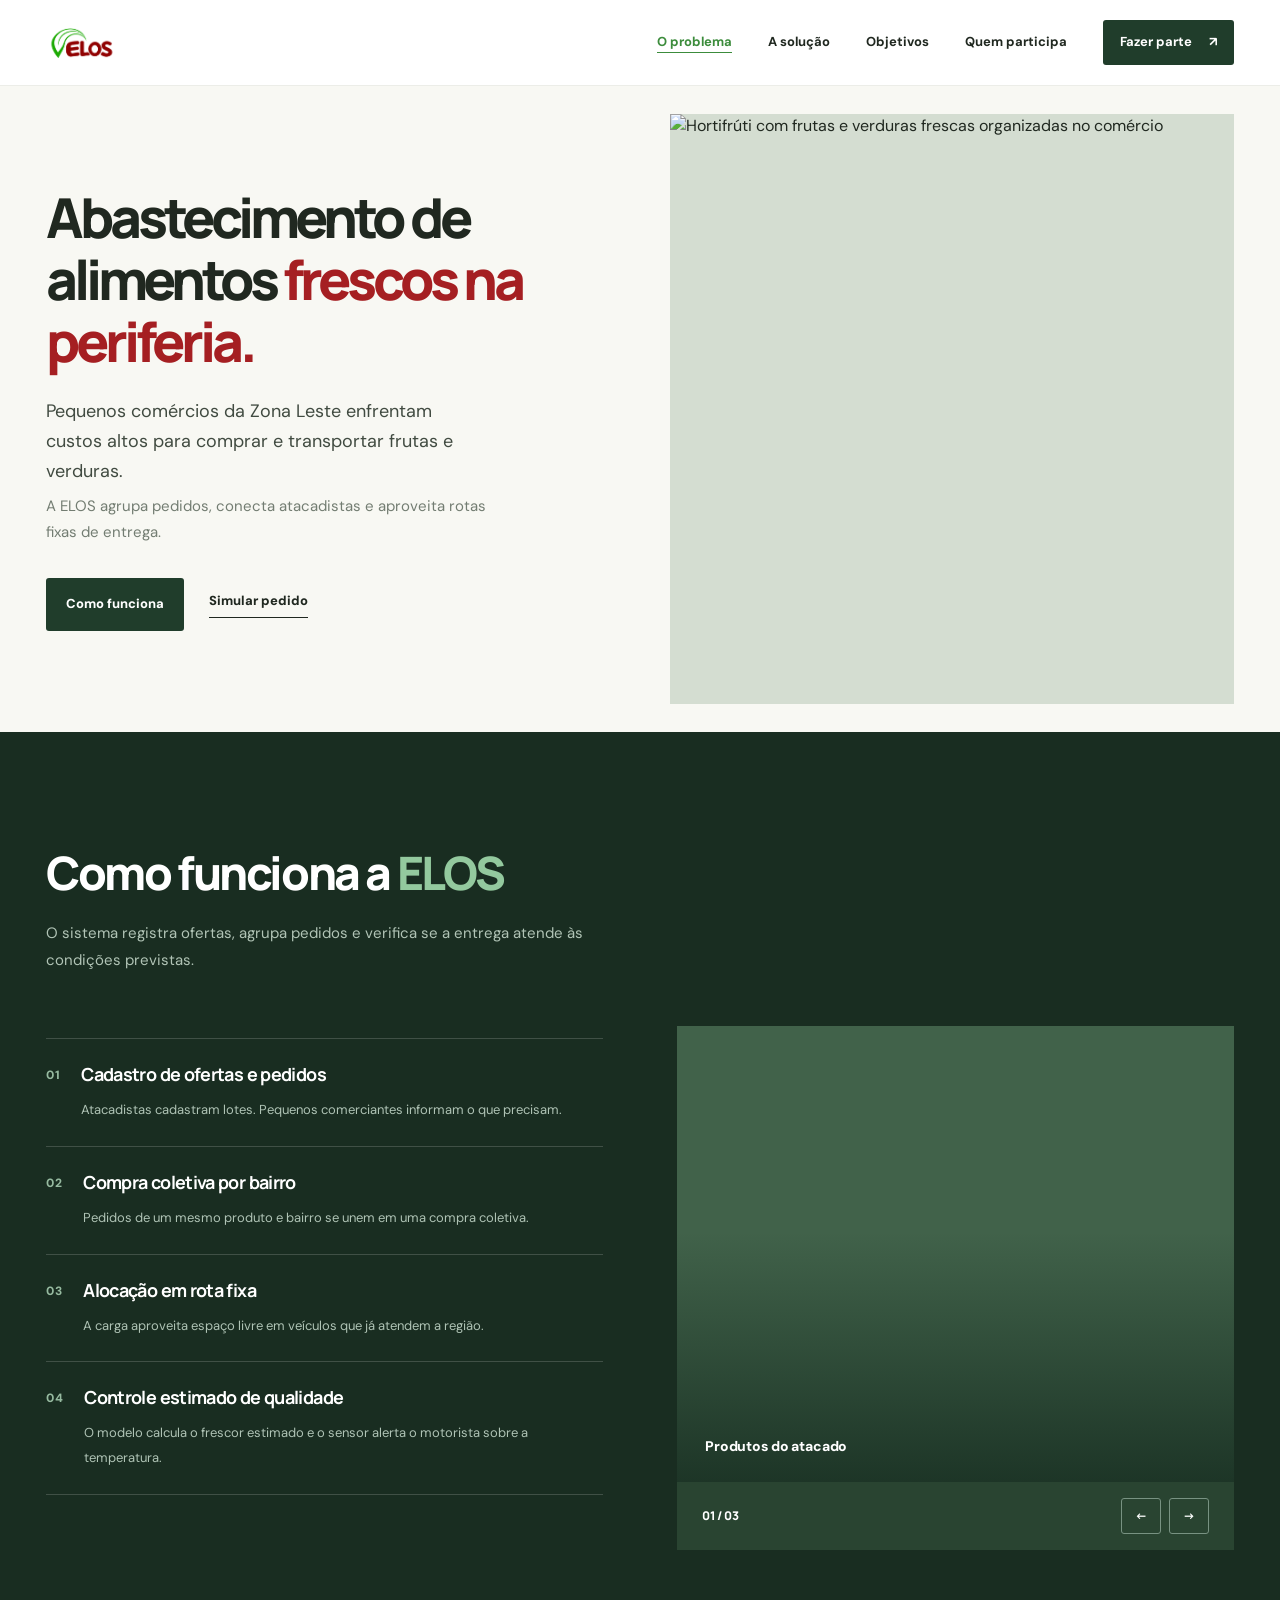
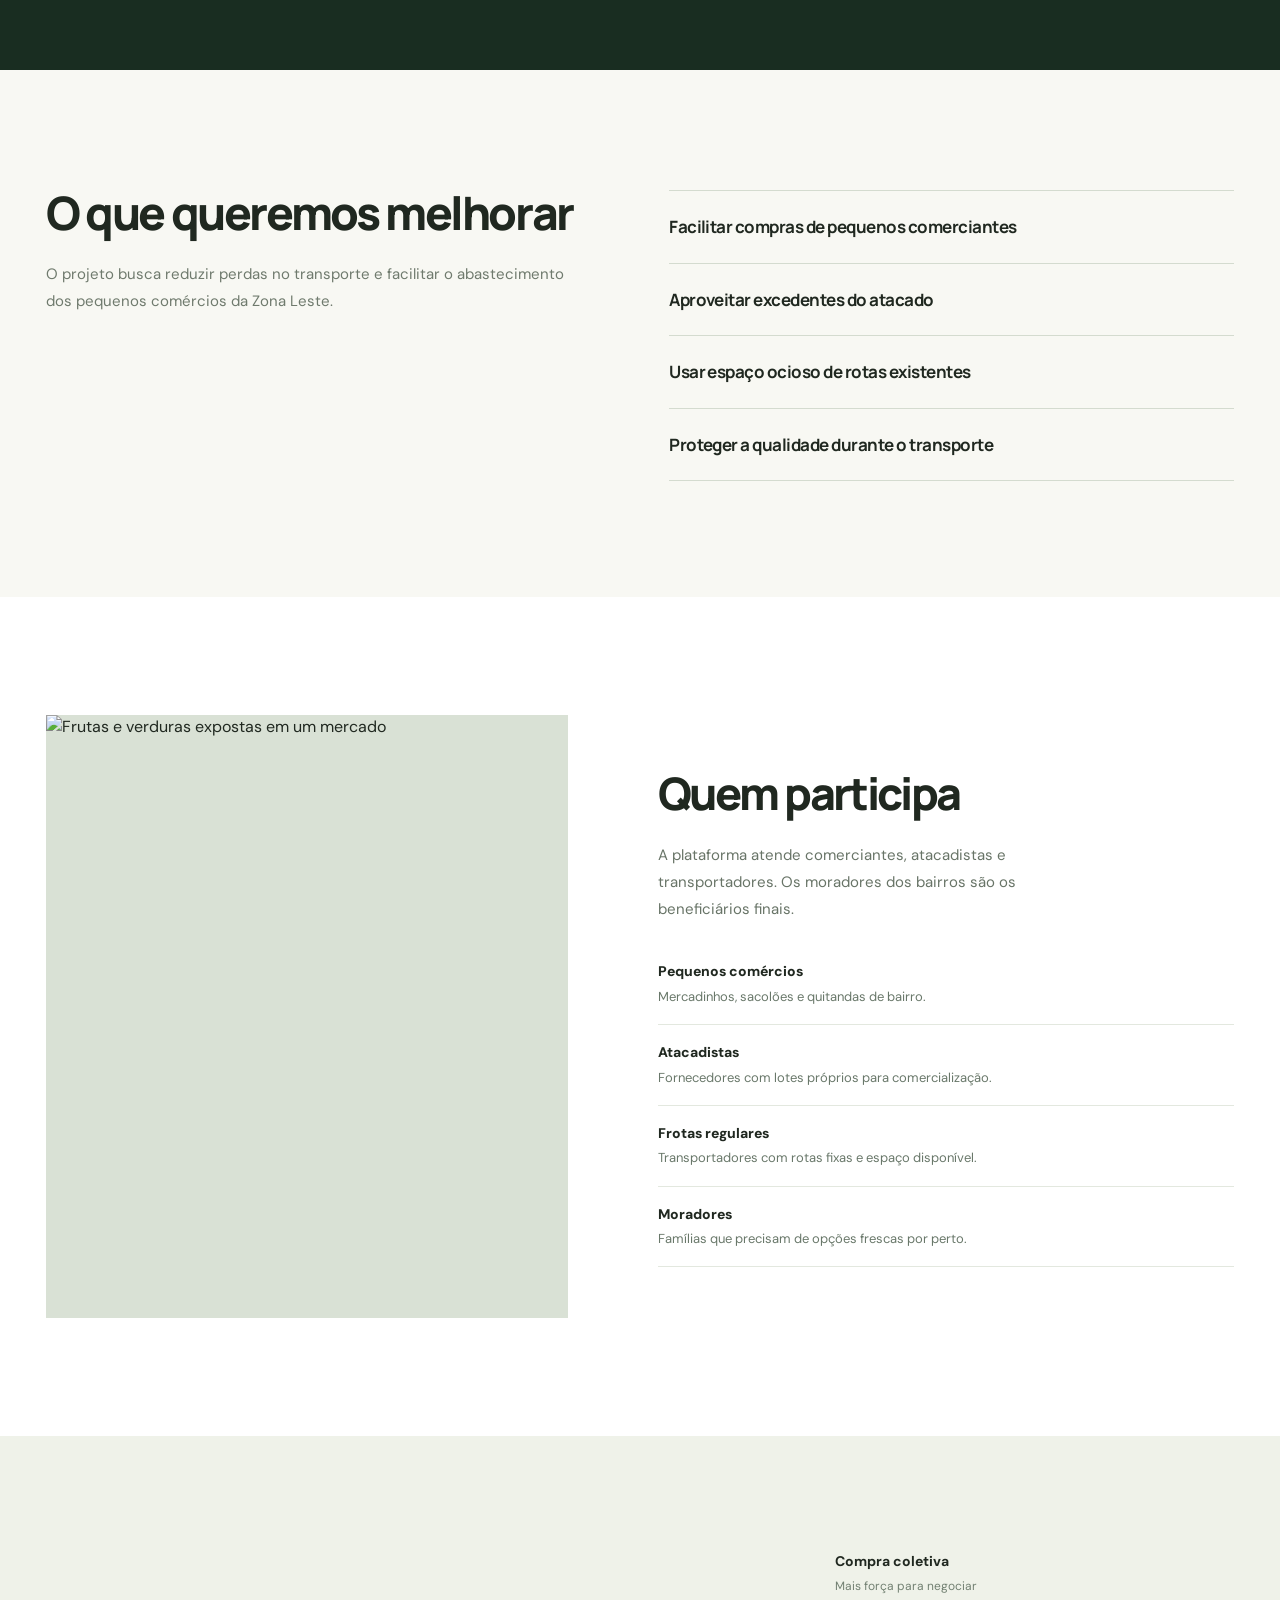
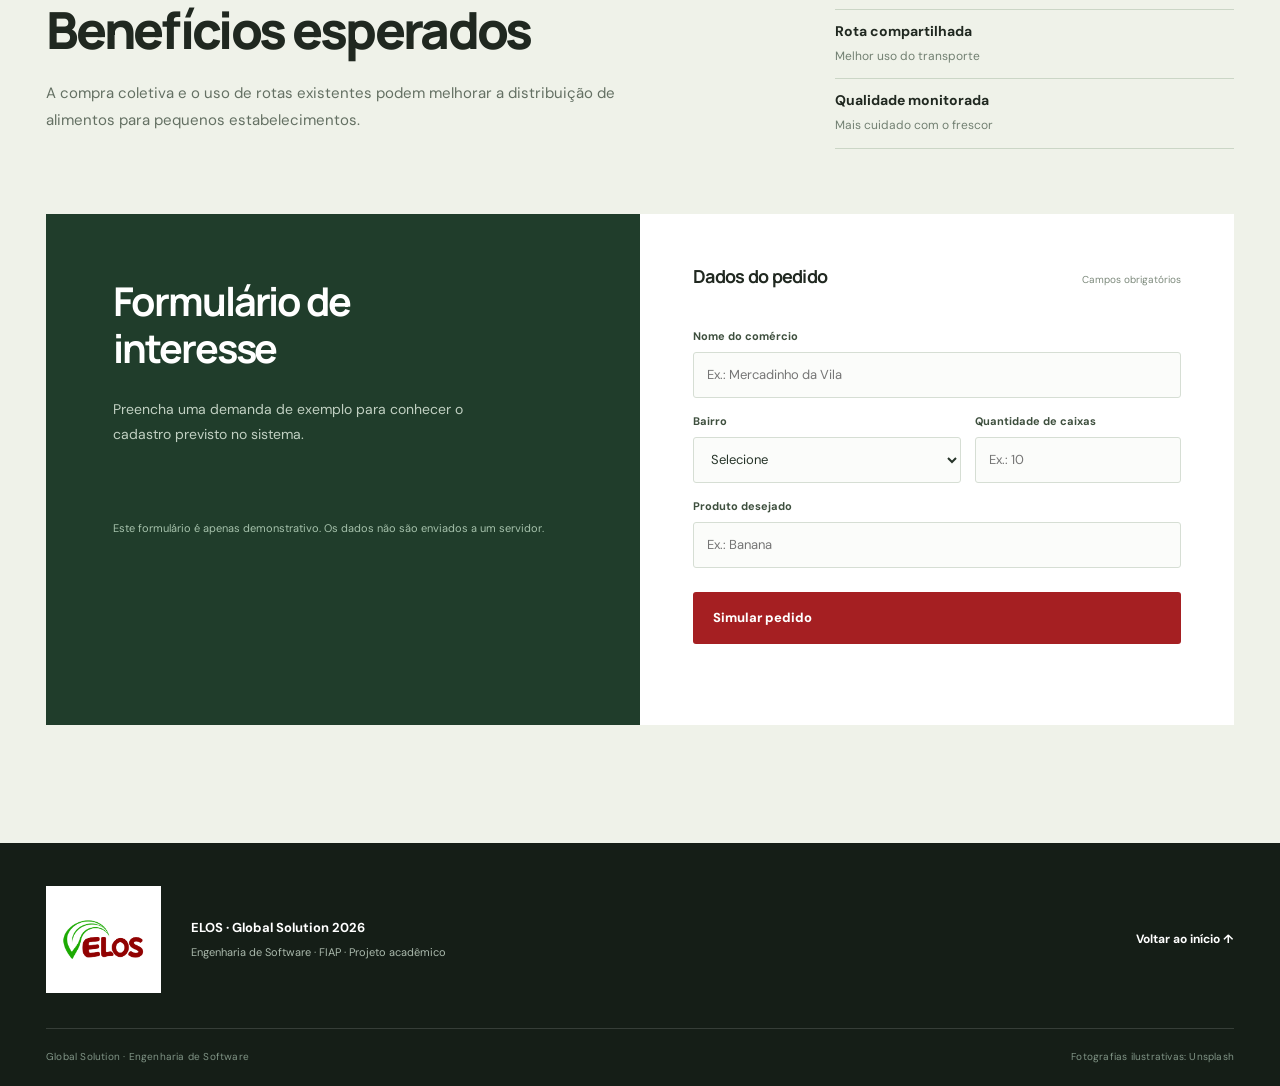
==== commit bbc61d82: "fix: ajusta logo e favicon png transparente" ====
--- a/frontend/index.html
+++ b/frontend/index.html
@@ -11,7 +11,9 @@
   <link href="https://fonts.googleapis.com/css2?family=DM+Sans:wght@400;500;600;700&family=Manrope:wght@400;500;600;700;800&display=swap" rel="stylesheet">
   <link rel="stylesheet" href="css/style.css">
   <script src="js/script.js" defer></script>
-    <link rel="icon" type="image/png" href="img/faveicon-trans.png?v=3">
+      <link rel="icon" type="image/png" sizes="32x32" href="img/faveicon-trans.png?v=6">
+  <link rel="shortcut icon" type="image/png" href="img/faveicon-trans.png?v=6">
+  <link rel="apple-touch-icon" href="img/faveicon-trans.png?v=6">
 </head>
 <body>
   <a class="skip-link" href="#problema">Pular para o conteúdo</a>
@@ -19,7 +21,7 @@
   <header class="site-header" id="inicio">
     <div class="wrap header-inner">
       <a class="brand" href="#inicio" aria-label="ELOS — voltar ao início">
-        <img src="img/logo-elos.jpeg" width="160" height="79" alt="ELOS — logotipo oficial">
+        <img src="img/faveicon-trans.png" width="160" height="79" alt="ELOS — logotipo oficial">
       </a>
       <button class="menu-toggle" type="button" aria-label="Abrir menu" aria-expanded="false" aria-controls="site-nav">
         <span></span><span></span><span></span>
@@ -136,6 +138,6 @@
     </section>
   </main>
 
-  <footer class="site-footer"><div class="wrap footer-inner"><a href="#inicio" class="footer-brand" aria-label="Voltar ao topo"><img src="img/logo-elos.jpeg" width="115" height="57" alt="ELOS"></a><div><strong>ELOS · Global Solution 2026</strong><span>Engenharia de Software · FIAP · Projeto acadêmico</span></div><a class="footer-top" href="#inicio">Voltar ao início ↑</a></div><div class="wrap footer-bottom"><span>Global Solution · Engenharia de Software</span><span>Fotografias ilustrativas: Unsplash</span></div></footer>
+  <footer class="site-footer"><div class="wrap footer-inner"><a href="#inicio" class="footer-brand" aria-label="Voltar ao topo"><img src="img/faveicon-trans.png" width="115" height="57" alt="ELOS"></a><div><strong>ELOS · Global Solution 2026</strong><span>Engenharia de Software · FIAP · Projeto acadêmico</span></div><a class="footer-top" href="#inicio">Voltar ao início ↑</a></div><div class="wrap footer-bottom"><span>Global Solution · Engenharia de Software</span><span>Fotografias ilustrativas: Unsplash</span></div></footer>
 </body>
 </html>
